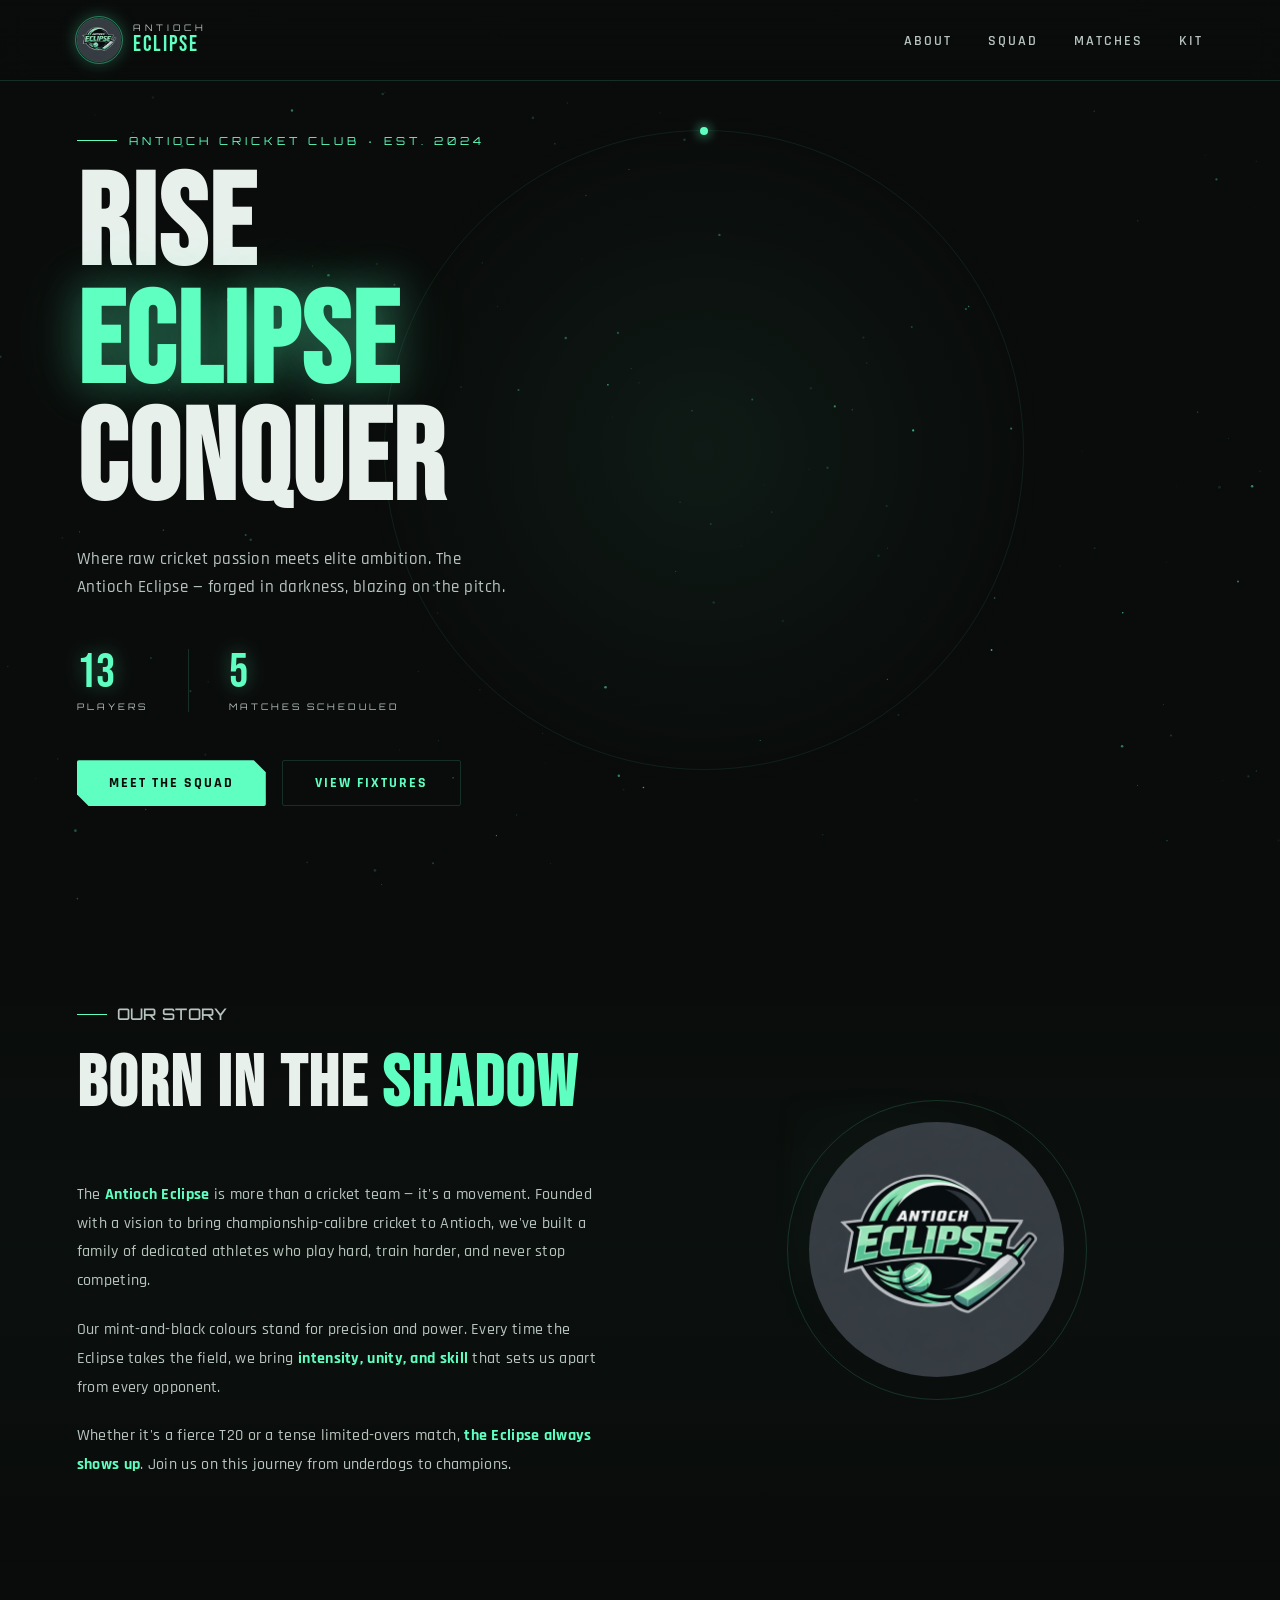
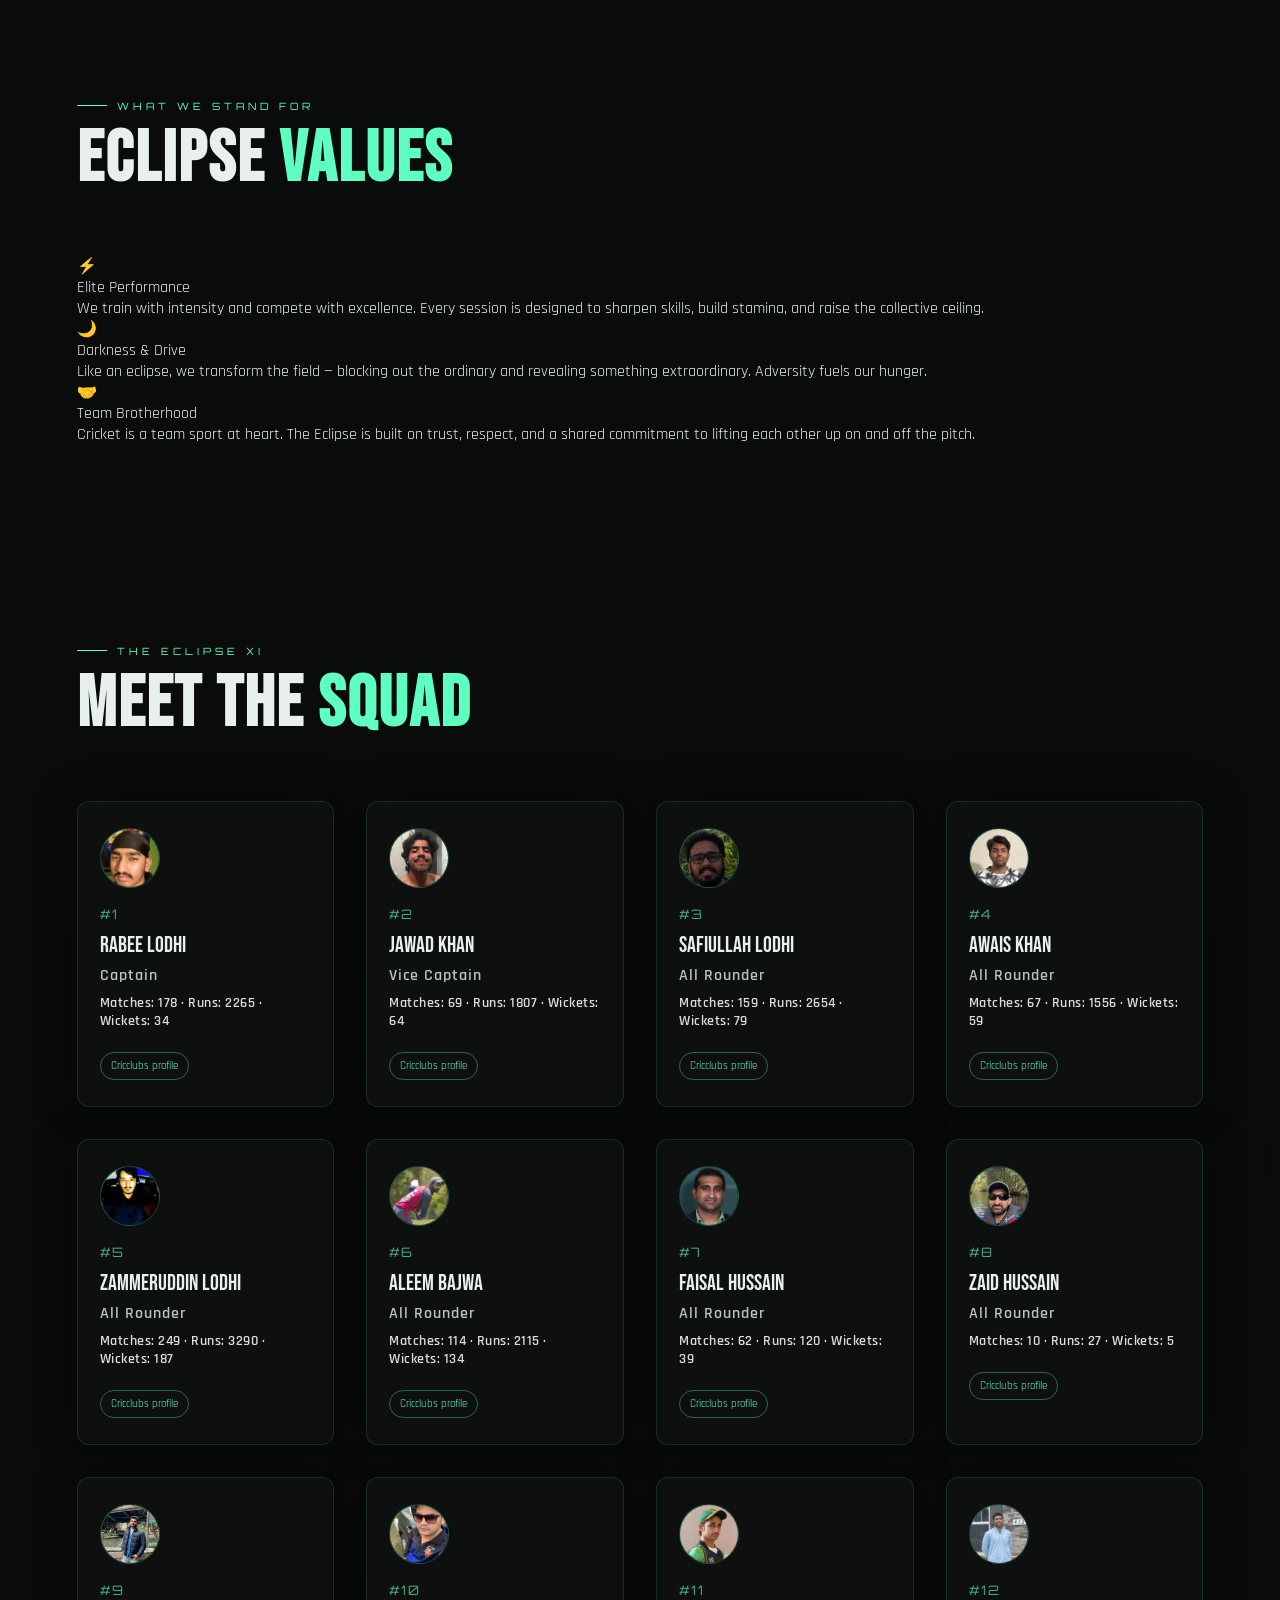
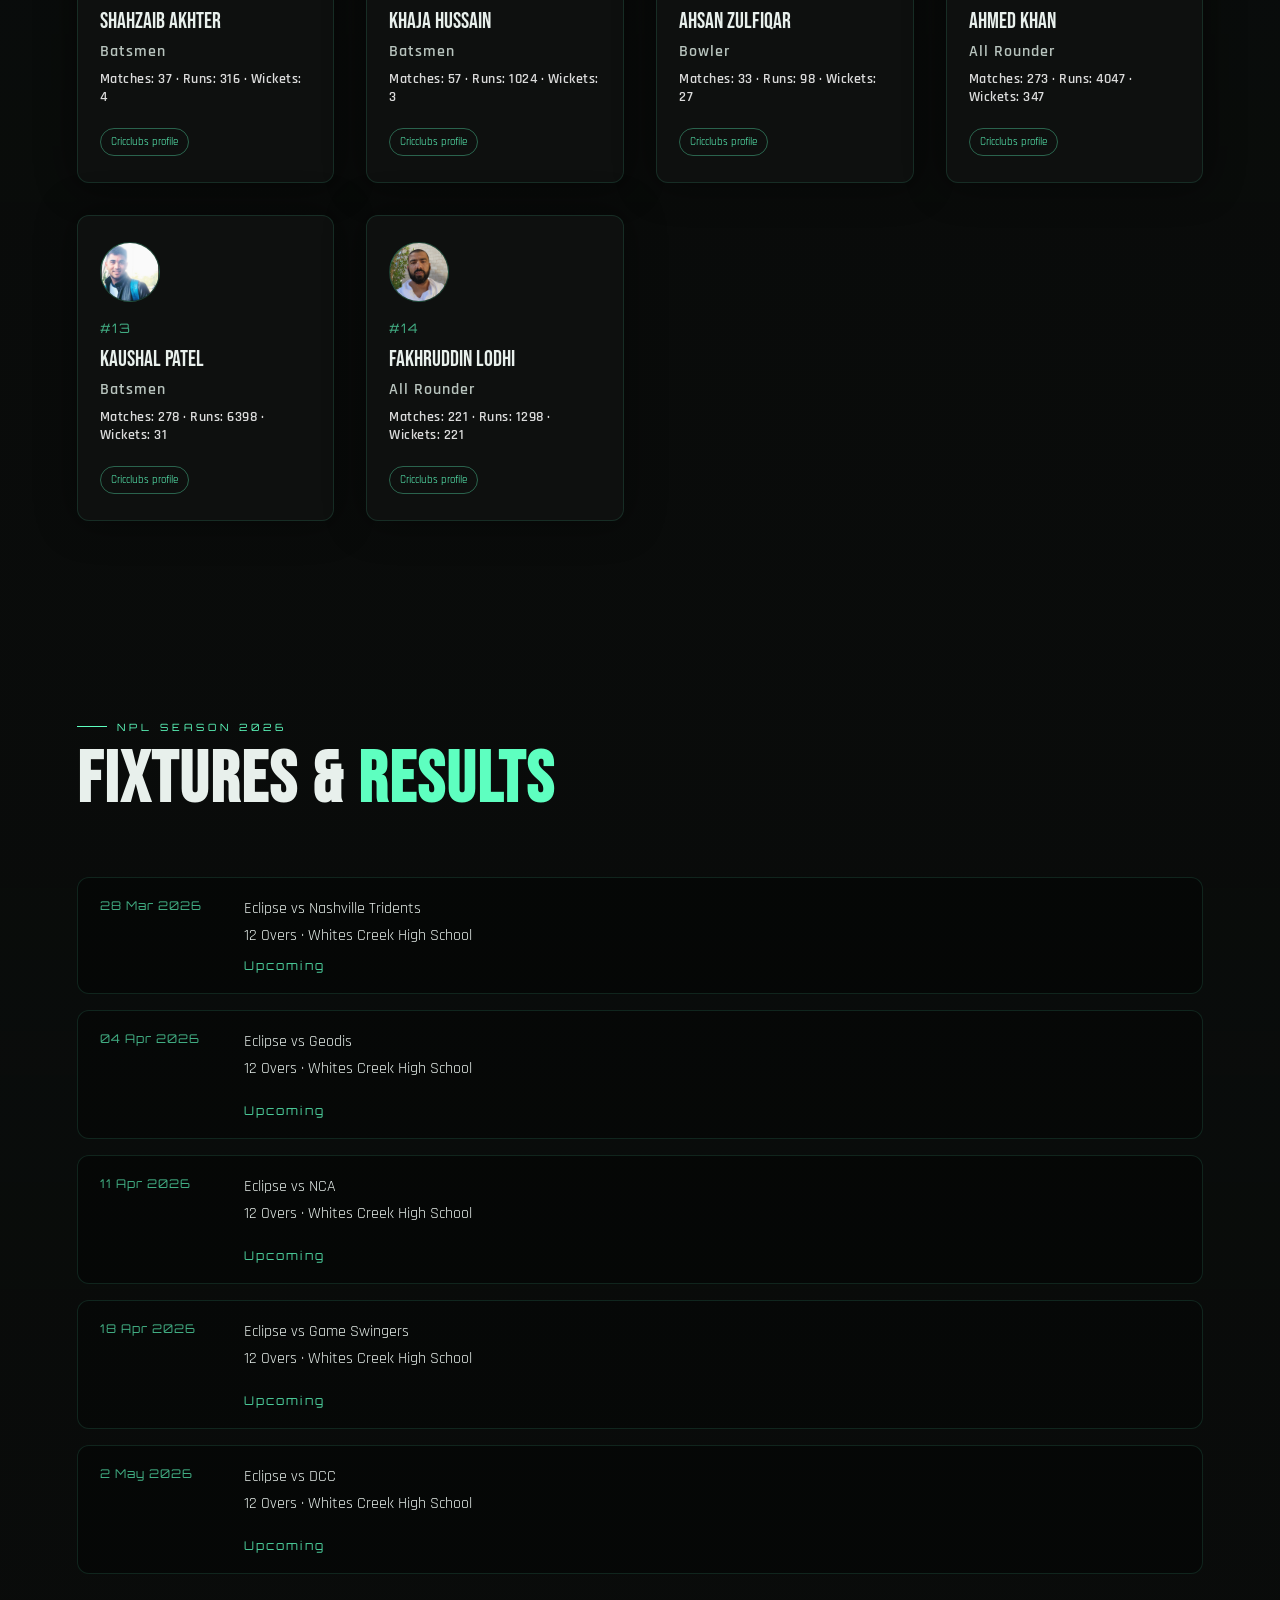
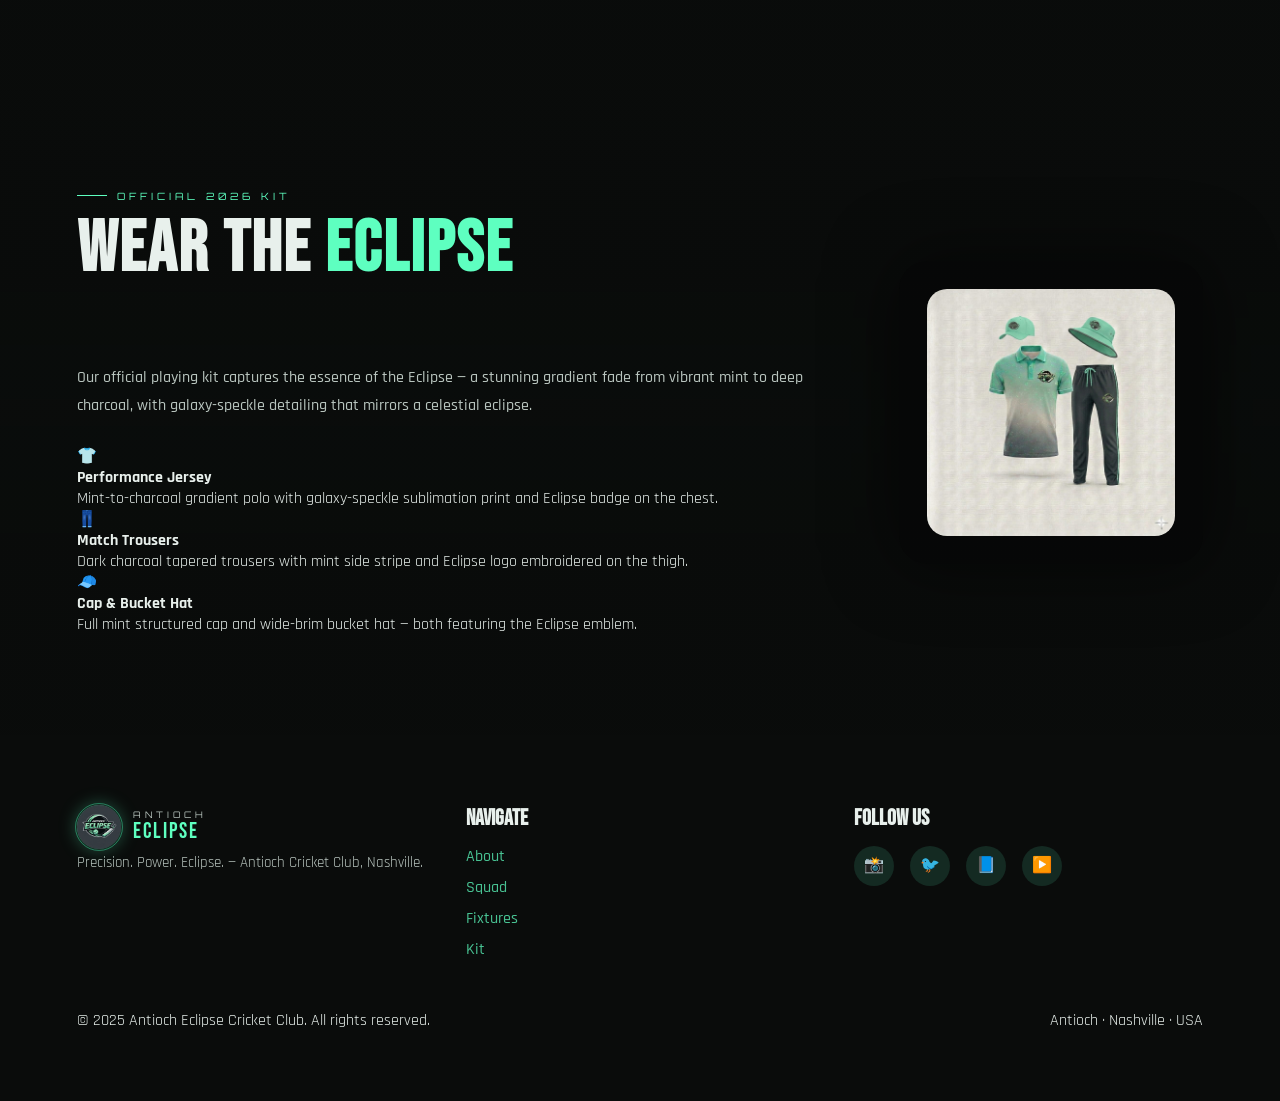
==== index.html @ 0b595b30 "change name" ====
<!doctype html>
<html lang="en">
  <head>
    <meta charset="UTF-8" />
    <meta name="viewport" content="width=device-width, initial-scale=1.0" />
    <title>Antioch Eclipse Cricket Club</title>
    <link
      href="https://fonts.googleapis.com/css2?family=Bebas+Neue&family=Rajdhani:wght@400;500;600;700&family=Orbitron:wght@400;700;900&display=swap"
      rel="stylesheet"
    />
    <link rel="stylesheet" href="antioch-eclipse.css" />
  </head>
  <body>
    <canvas id="stars-canvas"></canvas>

    <!-- NAV -->
    <nav>
      <a href="#hero" class="nav-logo">
        <div class="nav-logo-icon">
          <img src="images/Logo.jpeg" alt="Antioch Eclipse Logo" />
        </div>
        <div class="nav-logo-text">
          <span>Antioch</span>
          <span>Eclipse</span>
        </div>
      </a>
      <ul class="nav-links">
        <li><a href="#about">About</a></li>
        <li><a href="#squad">Squad</a></li>
        <li><a href="#matches">Matches</a></li>
        <li><a href="#kit">Kit</a></li>
      </ul>
      <button class="hamburger" id="hamburger" aria-label="Menu">
        <span></span><span></span><span></span>
      </button>
    </nav>

    <!-- MOBILE MENU -->
    <div class="mobile-menu" id="mobile-menu">
      <button class="mobile-close" id="mobile-close">✕</button>
      <a href="#about" class="mobile-nav-link">About</a>
      <a href="#squad" class="mobile-nav-link">Squad</a>
      <a href="#matches" class="mobile-nav-link">Matches</a>
      <a href="#kit" class="mobile-nav-link">Kit</a>
    </div>

    <!-- HERO -->
    <section id="hero">
      <div class="hero-bg-circle"></div>
      <div class="hero-bg-ring"></div>
      <div class="hero-content">
        <div class="hero-eyebrow">
          <div class="hero-eyebrow-line"></div>
          <span>Antioch Cricket Club · Est. 2024</span>
        </div>
        <h1 class="hero-title">
          RISE<br />
          <span class="accent">ECLIPSE</span><br />
          CONQUER
        </h1>
        <p class="hero-subtitle">
          Where raw cricket passion meets elite ambition. The Antioch Eclipse —
          forged in darkness, blazing on the pitch.
        </p>
        <div class="hero-stats">
          <div class="stat-item">
            <span class="stat-num" data-count="13">0</span>
            <span class="stat-label">Players</span>
          </div>
          <div class="stat-divider"></div>
          <div class="stat-item">
            <span class="stat-num" data-count="5">0</span>
            <span class="stat-label">Matches Scheduled</span>
          </div>
        </div>
        <div class="hero-ctas">
          <a href="#squad" class="btn-primary">Meet the Squad</a>
          <a href="#matches" class="btn-secondary">View Fixtures</a>
        </div>
      </div>
    </section>

    <!-- ABOUT -->
    <section id="about">
      <div class="about-grid">
        <div class="about-text reveal">
          <div class="section-header">
            <p class="section-tag">Our Story</p>
            <h2 class="section-title">
              Born in the <span class="accent">Shadow</span>
            </h2>
          </div>
          <p>
            The <strong>Antioch Eclipse</strong> is more than a cricket team —
            it's a movement. Founded with a vision to bring championship-calibre
            cricket to Antioch, we've built a family of dedicated athletes who
            play hard, train harder, and never stop competing.
          </p>
          <p>
            Our mint-and-black colours stand for precision and power. Every time
            the Eclipse takes the field, we bring
            <strong>intensity, unity, and skill</strong> that sets us apart from
            every opponent.
          </p>
          <p>
            Whether it's a fierce T20 or a tense limited-overs match,
            <strong>the Eclipse always shows up</strong>. Join us on this
            journey from underdogs to champions.
          </p>
        </div>
        <div class="about-logo-showcase reveal">
          <div class="logo-glow-wrap">
            <img src="images/Logo.jpeg" alt="Antioch Eclipse Logo" />
          </div>
        </div>
      </div>
    </section>

    <!-- FEATURES -->
    <section id="features">
      <div class="section-header reveal">
        <p class="section-tag">What We Stand For</p>
        <h2 class="section-title">
          Eclipse <span class="accent">Values</span>
        </h2>
      </div>
      <div class="features-grid">
        <div class="feature-card reveal">
          <span class="feature-icon">⚡</span>
          <div class="feature-title">Elite Performance</div>
          <p class="feature-desc">
            We train with intensity and compete with excellence. Every session
            is designed to sharpen skills, build stamina, and raise the
            collective ceiling.
          </p>
        </div>
        <div class="feature-card reveal">
          <span class="feature-icon">🌙</span>
          <div class="feature-title">Darkness & Drive</div>
          <p class="feature-desc">
            Like an eclipse, we transform the field — blocking out the ordinary
            and revealing something extraordinary. Adversity fuels our hunger.
          </p>
        </div>
        <div class="feature-card reveal">
          <span class="feature-icon">🤝</span>
          <div class="feature-title">Team Brotherhood</div>
          <p class="feature-desc">
            Cricket is a team sport at heart. The Eclipse is built on trust,
            respect, and a shared commitment to lifting each other up on and off
            the pitch.
          </p>
        </div>
      </div>
    </section>

    <!-- SQUAD -->
    <section id="squad">
      <div class="section-header reveal">
        <p class="section-tag">The Eclipse XI</p>
        <h2 class="section-title">
          Meet the <span class="accent">Squad</span>
        </h2>
      </div>
      <div class="squad-grid" id="squad-grid">
        <!-- Cards inserted by JS -->
      </div>
    </section>

    <!-- MATCHES -->
    <section id="matches">
      <div class="section-header reveal">
        <p class="section-tag">NPL Season 2026</p>
        <h2 class="section-title">
          Fixtures &amp; <span class="accent">Results</span>
        </h2>
      </div>
      <div class="matches-list reveal">
        <div class="match-row">
          <div class="match-date">
            <span class="match-date-day">28 </span
            ><span class="match-date-month">Mar 2026</span>
          </div>
          <div class="match-info">
            <div class="match-vs">
              Eclipse vs <span>Nashville Tridents</span>
            </div>
            <div class="match-detail">12 Overs · Whites Creek High School</div>
            <div class="match-score"></div>
            <div class="match-result">
              <span class="result-upcoming">Upcoming</span>
            </div>
          </div>
        </div>
        <div class="match-row">
          <div class="match-date">
            <span class="match-date-day">04 </span
            ><span class="match-date-month">Apr 2026</span>
          </div>
          <div class="match-info">
            <div class="match-vs">Eclipse vs <span>Geodis</span></div>
            <div class="match-detail">12 Overs · Whites Creek High School</div>
          </div>
          <div class="match-score"></div>
          <div class="match-result">
            <span class="result-upcoming">Upcoming</span>
          </div>
        </div>
        <div class="match-row">
          <div class="match-date">
            <span class="match-date-day">11 </span
            ><span class="match-date-month">Apr 2026</span>
          </div>
          <div class="match-info">
            <div class="match-vs">Eclipse vs <span>NCA</span></div>
            <div class="match-detail">12 Overs · Whites Creek High School</div>
          </div>
          <div class="match-score"></div>
          <div class="match-result">
            <span class="result-upcoming">Upcoming</span>
          </div>
        </div>
        <div class="match-row">
          <div class="match-date">
            <span class="match-date-day">18 </span
            ><span class="match-date-month">Apr 2026</span>
          </div>
          <div class="match-info">
            <div class="match-vs">Eclipse vs <span>Game Swingers</span></div>
            <div class="match-detail">12 Overs · Whites Creek High School</div>
          </div>
          <div class="match-score"></div>
          <div class="match-result">
            <span class="result-upcoming">Upcoming</span>
          </div>
        </div>
        <div class="match-row">
          <div class="match-date">
            <span class="match-date-day">2 </span
            ><span class="match-date-month">May 2026</span>
          </div>
          <div class="match-info">
            <div class="match-vs">Eclipse vs <span>DCC</span></div>
            <div class="match-detail">12 Overs · Whites Creek High School</div>
          </div>
          <div class="match-score"></div>
          <div class="match-result">
            <span class="result-upcoming">Upcoming</span>
          </div>
        </div>
      </div>
    </section>

    <!-- KIT -->
    <section id="kit">
      <div class="kit-layout">
        <div class="kit-details reveal">
          <div class="section-header">
            <p class="section-tag">Official 2026 Kit</p>
            <h2 class="section-title">
              Wear the <span class="accent">Eclipse</span>
            </h2>
          </div>
          <p
            style="
              color: var(--silver);
              font-size: 16px;
              font-weight: 500;
              line-height: 1.75;
              margin-bottom: 8px;
            "
          >
            Our official playing kit captures the essence of the Eclipse — a
            stunning gradient fade from vibrant mint to deep charcoal, with
            galaxy-speckle detailing that mirrors a celestial eclipse.
          </p>
          <div class="kit-features">
            <div class="kit-feature">
              <span class="kit-feature-icon">👕</span>
              <div class="kit-feature-text">
                <h4>Performance Jersey</h4>
                <p>
                  Mint-to-charcoal gradient polo with galaxy-speckle sublimation
                  print and Eclipse badge on the chest.
                </p>
              </div>
            </div>
            <div class="kit-feature">
              <span class="kit-feature-icon">👖</span>
              <div class="kit-feature-text">
                <h4>Match Trousers</h4>
                <p>
                  Dark charcoal tapered trousers with mint side stripe and
                  Eclipse logo embroidered on the thigh.
                </p>
              </div>
            </div>
            <div class="kit-feature">
              <span class="kit-feature-icon">🧢</span>
              <div class="kit-feature-text">
                <h4>Cap &amp; Bucket Hat</h4>
                <p>
                  Full mint structured cap and wide-brim bucket hat — both
                  featuring the Eclipse emblem.
                </p>
              </div>
            </div>
          </div>
        </div>

        <div class="kit-image reveal">
          <img src="images/kit.jpeg" alt="Antioch Eclipse Official Kit" />
        </div>
      </div>
    </section>

    <!-- FOOTER -->
    <footer>
      <div class="footer-top">
        <div class="footer-col footer-brand">
          <a href="#hero" class="nav-logo" style="text-decoration: none">
            <div class="nav-logo-icon">
              <img src="images/Logo.jpeg" alt="Antioch Eclipse Logo" />
            </div>
            <div class="nav-logo-text">
              <span>Antioch</span>
              <span>Eclipse</span>
            </div>
          </a>
          <p>Precision. Power. Eclipse. — Antioch Cricket Club, Nashville.</p>
        </div>
        <div class="footer-col">
          <h4>Navigate</h4>
          <ul class="footer-links">
            <li><a href="#about">About</a></li>
            <li><a href="#squad">Squad</a></li>
            <li><a href="#matches">Fixtures</a></li>
            <li><a href="#kit">Kit</a></li>
          </ul>
        </div>
        <div class="footer-col footer-social">
          <h4>Follow Us</h4>
          <div class="social-icons">
            <a href="#" class="social-icon" aria-label="Instagram">📸</a>
            <a href="#" class="social-icon" aria-label="Twitter">🐦</a>
            <a href="#" class="social-icon" aria-label="Facebook">📘</a>
            <a href="#" class="social-icon" aria-label="YouTube">▶️</a>
          </div>
        </div>
      </div>
      <div class="footer-bottom">
        <span>© 2025 Antioch Eclipse Cricket Club. All rights reserved.</span>
        <span>Antioch · Nashville · USA</span>
      </div>
    </footer>

    <script src="antioch-eclipse.js"></script>
  </body>
</html>
---- antioch-eclipse.css ----
:root {
  --mint: #5effc0;
  --mint-dim: #3dd49a;
  --mint-glow: rgba(94, 255, 192, 0.35);
  --mint-faint: rgba(94, 255, 192, 0.08);
  --black: #0a0c0b;
  --dark: #111412;
  --card: #141916;
  --border: rgba(94, 255, 192, 0.15);
  --silver: #b8c4be;
  --white: #e8f0ec;
}

*,
*::before,
*::after {
  box-sizing: border-box;
  margin: 0;
  padding: 0;
}

html {
  scroll-behavior: smooth;
}

body {
  background: var(--black);
  color: var(--white);
  font-family: "Rajdhani", sans-serif;
  overflow-x: hidden;
}

/* ── STARFIELD ── */
#stars-canvas {
  position: fixed;
  inset: 0;
  z-index: 0;
  pointer-events: none;
}

/* ── NAV ── */
nav {
  position: fixed;
  top: 0;
  left: 0;
  right: 0;
  z-index: 100;
  display: flex;
  align-items: center;
  justify-content: space-between;
  padding: 18px 6vw;
  background: linear-gradient(
    180deg,
    rgba(10, 12, 11, 0.98) 0%,
    transparent 100%
  );
  border-bottom: 1px solid var(--border);
  backdrop-filter: blur(12px);
}

.nav-logo {
  display: flex;
  align-items: center;
  gap: 12px;
  text-decoration: none;
}

.nav-logo-icon {
  width: 44px;
  height: 44px;
  background: radial-gradient(circle at 40% 40%, var(--mint), #1a3d2e);
  border-radius: 50%;
  display: flex;
  align-items: center;
  justify-content: center;
  font-size: 22px;
  box-shadow: 0 0 18px var(--mint-glow);
  position: relative;
}
.nav-logo-icon img {
  width: 100%;
  height: 100%;
  object-fit: contain;
  border-radius: 50%;
}
.nav-logo-icon::after {
  content: "";
  position: absolute;
  inset: -2px;
  border-radius: 50%;
  border: 1.5px solid var(--mint-dim);
  opacity: 0.5;
}

.nav-logo-text {
  line-height: 1.1;
}
.nav-logo-text span:first-child {
  display: block;
  font-family: "Orbitron", monospace;
  font-size: 9px;
  letter-spacing: 4px;
  color: var(--silver);
  text-transform: uppercase;
}
.nav-logo-text span:last-child {
  display: block;
  font-family: "Bebas Neue", sans-serif;
  font-size: 22px;
  letter-spacing: 2px;
  color: var(--mint);
}

.nav-links {
  display: flex;
  gap: 36px;
  list-style: none;
}
.nav-links a {
  text-decoration: none;
  font-family: "Rajdhani", sans-serif;
  font-weight: 600;
  font-size: 14px;
  letter-spacing: 2px;
  text-transform: uppercase;
  color: var(--silver);
  transition: color 0.25s;
  position: relative;
}
.nav-links a::after {
  content: "";
  position: absolute;
  bottom: -4px;
  left: 0;
  width: 0;
  height: 1px;
  background: var(--mint);
  transition: width 0.3s;
}
.nav-links a:hover {
  color: var(--mint);
}
.nav-links a:hover::after {
  width: 100%;
}

.nav-cta {
  background: transparent;
  border: 1.5px solid var(--mint);
  color: var(--mint) !important;
  padding: 8px 20px;
  border-radius: 2px;
  font-weight: 700 !important;
  transition:
    background 0.25s,
    box-shadow 0.25s !important;
}
.nav-cta:hover {
  background: var(--mint-faint) !important;
  box-shadow: 0 0 20px var(--mint-glow) !important;
}
.nav-cta::after {
  display: none !important;
}

/* Hamburger */
.hamburger {
  display: none;
  flex-direction: column;
  gap: 5px;
  cursor: pointer;
  background: none;
  border: none;
  padding: 4px;
}
.hamburger span {
  display: block;
  width: 26px;
  height: 2px;
  background: var(--mint);
  border-radius: 2px;
  transition: all 0.3s;
}

/* ── HERO ── */
#hero {
  position: relative;
  z-index: 1;
  min-height: 100vh;
  display: flex;
  align-items: center;
  padding: 120px 6vw 80px;
  overflow: hidden;
}

.hero-bg-circle {
  position: absolute;
  top: 50%;
  left: 55%;
  transform: translate(-50%, -50%);
  width: min(70vw, 700px);
  aspect-ratio: 1;
  background: radial-gradient(
    circle,
    rgba(94, 255, 192, 0.06) 0%,
    transparent 70%
  );
  border-radius: 50%;
  pointer-events: none;
}
.hero-bg-ring {
  position: absolute;
  top: 50%;
  left: 55%;
  transform: translate(-50%, -50%);
  width: min(65vw, 640px);
  aspect-ratio: 1;
  border: 1px solid rgba(94, 255, 192, 0.08);
  border-radius: 50%;
  animation: rotate 40s linear infinite;
  pointer-events: none;
}
.hero-bg-ring::before {
  content: "";
  position: absolute;
  top: -4px;
  left: 50%;
  width: 8px;
  height: 8px;
  background: var(--mint);
  border-radius: 50%;
  box-shadow: 0 0 12px var(--mint);
  transform: translateX(-50%);
}

@keyframes rotate {
  to {
    transform: translate(-50%, -50%) rotate(360deg);
  }
}

.hero-content {
  position: relative;
  z-index: 2;
  max-width: 620px;
}

.hero-eyebrow {
  display: flex;
  align-items: center;
  gap: 12px;
  margin-bottom: 20px;
}
.hero-eyebrow-line {
  width: 40px;
  height: 1px;
  background: var(--mint);
}
.hero-eyebrow span {
  font-family: "Orbitron", monospace;
  font-size: 11px;
  letter-spacing: 4px;
  color: var(--mint);
  text-transform: uppercase;
}

.hero-title {
  font-family: "Bebas Neue", sans-serif;
  font-size: clamp(64px, 10vw, 130px);
  line-height: 0.92;
  letter-spacing: 2px;
  color: var(--white);
}
.hero-title .accent {
  color: var(--mint);
  text-shadow:
    0 0 40px var(--mint-glow),
    0 0 80px rgba(94, 255, 192, 0.2);
}

.hero-subtitle {
  margin-top: 24px;
  font-size: 17px;
  font-weight: 500;
  color: var(--silver);
  line-height: 1.65;
  max-width: 440px;
  letter-spacing: 0.5px;
}

.hero-stats {
  display: flex;
  gap: 40px;
  margin-top: 48px;
}
.stat-item {
  display: flex;
  flex-direction: column;
  gap: 4px;
}
.stat-num {
  font-family: "Bebas Neue", sans-serif;
  font-size: 48px;
  color: var(--mint);
  line-height: 1;
  text-shadow: 0 0 20px var(--mint-glow);
}
.stat-label {
  font-family: "Orbitron", monospace;
  font-size: 9px;
  letter-spacing: 3px;
  color: var(--silver);
  text-transform: uppercase;
}
.stat-divider {
  width: 1px;
  background: var(--border);
  align-self: stretch;
}

.hero-ctas {
  display: flex;
  gap: 16px;
  margin-top: 48px;
  flex-wrap: wrap;
}

.btn-primary {
  background: var(--mint);
  color: var(--black);
  font-family: "Rajdhani", sans-serif;
  font-weight: 700;
  font-size: 14px;
  letter-spacing: 2px;
  text-transform: uppercase;
  padding: 14px 32px;
  border: none;
  border-radius: 2px;
  cursor: pointer;
  text-decoration: none;
  display: inline-block;
  transition:
    box-shadow 0.3s,
    transform 0.2s;
  clip-path: polygon(
    0 0,
    calc(100% - 12px) 0,
    100% 12px,
    100% 100%,
    12px 100%,
    0 calc(100% - 12px)
  );
}
.btn-primary:hover {
  box-shadow: 0 0 30px var(--mint-glow);
  transform: translateY(-2px);
}

.btn-secondary {
  background: transparent;
  color: var(--mint);
  font-family: "Rajdhani", sans-serif;
  font-weight: 700;
  font-size: 14px;
  letter-spacing: 2px;
  text-transform: uppercase;
  padding: 13px 32px;
  border: 1.5px solid var(--border);
  border-radius: 2px;
  cursor: pointer;
  text-decoration: none;
  display: inline-block;
  transition:
    border-color 0.3s,
    box-shadow 0.3s;
}
.btn-secondary:hover {
  border-color: var(--mint);
  box-shadow: 0 0 20px var(--mint-glow);
}

/* ── SECTION COMMON ── */
section {
  position: relative;
  z-index: 1;
  padding: 100px 6vw;
}

.section-header {
  margin-bottom: 60px;
}
.section-tag {
  font-family: "Orbitron", monospace;
  font-size: 10px;
  letter-spacing: 4px;
  color: var(--mint);
  text-transform: uppercase;
  display: flex;
  align-items: center;
  gap: 10px;
  margin-bottom: 12px;
}
.section-tag::before {
  content: "";
  display: block;
  width: 30px;
  height: 1px;
  background: var(--mint);
}
.section-title {
  font-family: "Bebas Neue", sans-serif;
  font-size: clamp(40px, 6vw, 72px);
  letter-spacing: 2px;
  color: var(--white);
  line-height: 1;
}
.section-title .accent {
  color: var(--mint);
}

/* ── ABOUT ── */
#about {
  background: linear-gradient(
    180deg,
    transparent 0%,
    rgba(94, 255, 192, 0.02) 50%,
    transparent 100%
  );
}
.about-grid {
  display: grid;
  grid-template-columns: 1fr 1fr;
  gap: 60px;
  align-items: center;
}
.about-text p {
  font-size: 16px;
  font-weight: 500;
  color: var(--silver);
  line-height: 1.8;
  margin-bottom: 20px;
  letter-spacing: 0.3px;
}
.about-text p strong {
  color: var(--mint);
  font-weight: 700;
}

.about-logo-showcase {
  display: flex;
  justify-content: center;
  align-items: center;
  position: relative;
}
.logo-glow-wrap {
  position: relative;
  width: 300px;
  height: 300px;
  display: flex;
  align-items: center;
  justify-content: center;
}
.logo-glow-wrap::before {
  content: "";
  position: absolute;
  inset: 0;
  background: radial-gradient(
    circle at 30% 30%,
    rgba(94, 255, 192, 0.03),
    transparent 55%
  );
  filter: blur(10px);
  z-index: 0;
}
.logo-glow-wrap::after {
  content: "";
  position: absolute;
  inset: 0;
  border-radius: 50%;
  border: 1px solid rgba(94, 255, 192, 0.15);
  z-index: 0;
}
.logo-glow-wrap img {
  width: 85%;
  height: 85%;
  object-fit: contain;
  border-radius: 50%;
  position: relative;
  z-index: 1;
}

.logo-plate {
  position: relative;
  width: 210px;
  height: 210px;
  border-radius: 50%;
  background: radial-gradient(
    circle at 20% 20%,
    rgba(94, 255, 192, 0.25),
    rgba(0, 0, 0, 0.5)
  );
  display: flex;
  align-items: center;
  justify-content: center;
  box-shadow: 0 0 60px rgba(0, 0, 0, 0.45);
}

/* ── SQUAD ── */
#squad {
  background: linear-gradient(
    180deg,
    rgba(10, 12, 11, 0.95) 0%,
    rgba(10, 12, 11, 0.9) 60%,
    rgba(10, 12, 11, 0.95) 100%
  );
}
.squad-grid {
  display: grid;
  grid-template-columns: repeat(4, 1fr);
  gap: 32px;
}
.player-card {
  background: rgba(16, 18, 17, 0.85);
  border: 1px solid rgba(94, 255, 192, 0.12);
  border-radius: 12px;
  padding: 26px 22px;
  position: relative;
  overflow: hidden;
  box-shadow: 0 0 40px rgba(0, 0, 0, 0.45);
  transition:
    transform 0.3s,
    box-shadow 0.3s;
}
.player-card:hover {
  transform: translateY(-6px);
  box-shadow: 0 0 60px rgba(0, 0, 0, 0.6);
}
.player-avatar {
  width: 60px;
  height: 60px;
  border-radius: 50%;
  display: flex;
  align-items: center;
  justify-content: center;
  font-size: 28px;
  background: radial-gradient(
    circle at 30% 30%,
    rgba(94, 255, 192, 0.28),
    rgba(0, 0, 0, 0.25)
  );
  border: 1px solid rgba(94, 255, 192, 0.15);
  margin-bottom: 18px;
  overflow: hidden;
}
.player-avatar img {
  width: 100%;
  height: 100%;
  object-fit: cover;
}
.player-number {
  font-family: "Orbitron", monospace;
  letter-spacing: 2px;
  color: rgba(94, 255, 192, 0.65);
  font-size: 13px;
  margin-bottom: 10px;
}
.player-name {
  font-family: "Bebas Neue", sans-serif;
  font-size: 22px;
  color: var(--white);
  margin-bottom: 6px;
}
.player-role {
  font-family: "Rajdhani", sans-serif;
  font-weight: 600;
  letter-spacing: 1px;
  color: var(--silver);
  margin-bottom: 8px;
}
.player-stats {
  font-size: 14px;
  font-weight: 600;
  color: rgba(255, 255, 255, 0.85);
  letter-spacing: 0.5px;
  margin: 6px 0 12px;
}
.player-caption {
  font-size: 12px;
  color: rgba(255, 255, 255, 0.8);
  margin: 4px 0 10px;
  line-height: 1.4;
}

.player-link {
  display: inline-block;
  margin-top: 10px;
  font-size: 11px;
  color: var(--mint);
  border: 1px solid rgba(94, 255, 192, 0.35);
  padding: 6px 10px;
  border-radius: 999px;
  text-decoration: none;
  transition:
    background 0.2s,
    box-shadow 0.2s;
}
.player-link:hover {
  background: rgba(94, 255, 192, 0.08);
  box-shadow: 0 0 10px rgba(94, 255, 192, 0.25);
}

/* ── MATCHES ── */
#matches {
  background: linear-gradient(
    180deg,
    rgba(10, 12, 11, 0.95) 0%,
    rgba(10, 12, 11, 0.9) 40%,
    rgba(10, 12, 11, 0.95) 100%
  );
}
.match-row {
  display: grid;
  grid-template-columns: 120px 1fr;
  gap: 24px;
  padding: 20px 22px;
  border: 1px solid rgba(94, 255, 192, 0.12);
  border-radius: 12px;
  margin-bottom: 16px;
  background: rgba(0, 0, 0, 0.35);
}
.match-row:nth-child(even) {
  background: rgba(0, 0, 0, 0.25);
}
.match-info {
  display: flex;
  flex-direction: column;
  gap: 6px;
}
.match-date {
  font-family: "Orbitron", monospace;
  color: rgba(94, 255, 192, 0.68);
  letter-spacing: 1px;
  font-size: 12px;
}
.match-opp {
  font-family: "Bebas Neue", sans-serif;
  font-size: 20px;
  color: var(--white);
  letter-spacing: 1px;
}
.match-result {
  font-family: "Orbitron", monospace;
  color: rgba(94, 255, 192, 0.8);
  letter-spacing: 2px;
  font-size: 12px;
}
.match-score {
  font-family: "Rajdhani", sans-serif;
  font-weight: 700;
  color: rgba(94, 255, 192, 0.9);
  font-size: 18px;
}

/* ── KIT ── */
#kit {
  background: linear-gradient(
    180deg,
    rgba(10, 12, 11, 0.95) 0%,
    rgba(10, 12, 11, 0.9) 50%,
    rgba(10, 12, 11, 0.95) 100%
  );
}
.kit-layout {
  display: flex;
  grid-template-columns: 1fr 1fr;
  gap: 50px;
  align-items: center;
}
.kit-image {
  display: flex;
  justify-content: center;
  align-items: center;
  grid-column: 2;
  background: rgba(0, 0, 0, 0.35);
  border-radius: 28px;
  padding: 28px;
  box-shadow: 0 0 70px rgba(0, 0, 0, 0.55);
}
.kit-details {
  grid-column: 1;
}
@media (max-width: 900px) {
  .kit-layout {
    grid-template-columns: 1fr;
  }
  .kit-image,
  .kit-details {
    grid-column: 1;
  }
}
.kit-image img {
  max-width: 380px;
  width: 100%;
  height: auto;
  border-radius: 20px;
  box-shadow: 0 0 55px rgba(0, 0, 0, 0.45);
  mix-blend-mode: screen;
}
.kit-details {
  display: flex;
  flex-direction: column;
  gap: 18px;
}
.kit-item {
  display: flex;
  gap: 18px;
  align-items: center;
}
.kit-item span:first-child {
  font-family: "Bebas Neue", sans-serif;
  font-size: 24px;
  color: var(--mint);
}
.kit-item span:last-child {
  font-family: "Rajdhani", sans-serif;
  color: var(--silver);
  font-weight: 600;
}

/* ── JOIN US ── */
#join {
  background: linear-gradient(
    180deg,
    rgba(10, 12, 11, 0.95) 0%,
    rgba(10, 12, 11, 0.9) 25%,
    rgba(10, 12, 11, 0.95) 100%
  );
}
.join-layout {
  display: grid;
  grid-template-columns: 1fr 1fr;
  gap: 60px;
  align-items: start;
}
.join-text p {
  font-size: 16px;
  color: var(--silver);
  line-height: 1.8;
  margin-bottom: 20px;
}
.join-form {
  background: rgba(0, 0, 0, 0.4);
  border: 1px solid rgba(94, 255, 192, 0.12);
  padding: 32px;
  border-radius: 12px;
}
.form-row {
  display: grid;
  grid-template-columns: 1fr 1fr;
  gap: 20px;
  margin-bottom: 20px;
}
.form-row label {
  display: block;
  font-size: 14px;
  margin-bottom: 6px;
  letter-spacing: 0.8px;
}
.form-row input,
.form-row select,
.form-row textarea {
  width: 100%;
  padding: 12px 14px;
  border: 1px solid rgba(94, 255, 192, 0.15);
  border-radius: 8px;
  background: rgba(0, 0, 0, 0.25);
  color: var(--white);
  font-family: "Rajdhani", sans-serif;
}
.form-row textarea {
  resize: vertical;
  min-height: 120px;
}
.form-submit {
  display: flex;
  justify-content: flex-end;
}
#form-submit {
  background: var(--mint);
  border: none;
  padding: 14px 28px;
  border-radius: 6px;
  font-weight: 700;
  letter-spacing: 1px;
  cursor: pointer;
  box-shadow: 0 0 18px rgba(94, 255, 192, 0.4);
}

#form-success {
  display: none;
  padding: 26px;
  background: rgba(0, 0, 0, 0.3);
  border: 1px solid rgba(94, 255, 192, 0.12);
  border-radius: 12px;
}

/* ── FOOTER ── */
footer {
  padding: 70px 6vw;
  background: linear-gradient(
    180deg,
    rgba(10, 12, 11, 0.95) 0%,
    rgba(10, 12, 11, 0.88) 100%
  );
}
.footer-top {
  display: flex;
  justify-content: space-between;
  gap: 40px;
  flex-wrap: wrap;
}
.footer-col {
  flex: 1;
  min-width: 240px;
}
.footer-col h4 {
  font-family: "Bebas Neue", sans-serif;
  font-size: 22px;
  color: var(--white);
  margin-bottom: 14px;
}
.footer-col p {
  font-size: 15px;
  color: var(--silver);
  line-height: 1.8;
}
.footer-links {
  list-style: none;
  padding: 0;
  display: flex;
  flex-direction: column;
  gap: 10px;
}
.footer-links a {
  text-decoration: none;
  color: rgba(94, 255, 192, 0.75);
  font-weight: 500;
  transition: color 0.2s;
}
.footer-links a:hover {
  color: var(--mint);
}

.social-icons {
  display: flex;
  gap: 16px;
}
.social-icon {
  display: flex;
  align-items: center;
  justify-content: center;
  width: 40px;
  height: 40px;
  background: rgba(94, 255, 192, 0.12);
  border-radius: 50%;
  color: var(--mint);
  text-decoration: none;
  transition: background 0.3s;
}
.social-icon:hover {
  background: rgba(94, 255, 192, 0.2);
}

.footer-bottom {
  margin-top: 50px;
  display: flex;
  justify-content: space-between;
  flex-wrap: wrap;
  gap: 10px;
}

/* ── MOBILE MENU ── */
.mobile-menu {
  position: fixed;
  inset: 0;
  background: rgba(10, 12, 11, 0.98);
  display: flex;
  flex-direction: column;
  padding-top: 110px;
  align-items: center;
  gap: 28px;
  transform: translateY(-100%);
  transition: transform 0.35s ease;
  z-index: 200;
}
.mobile-menu.open {
  transform: translateY(0);
}
.mobile-menu a {
  font-family: "Rajdhani", sans-serif;
  font-weight: 700;
  font-size: 20px;
  letter-spacing: 2px;
  text-decoration: none;
  color: var(--white);
  transition: color 0.2s;
}
.mobile-menu a:hover {
  color: var(--mint);
}
.mobile-close {
  position: absolute;
  top: 24px;
  right: 6vw;
  background: none;
  border: none;
  color: var(--mint);
  font-size: 28px;
  cursor: pointer;
}

/* ── RESPONSIVE ── */
@media (max-width: 900px) {
  .nav-links {
    display: none;
  }
  .hamburger {
    display: flex;
  }
  .about-grid,
  .kit-layout {
    grid-template-columns: 1fr;
  }
  .squad-grid {
    grid-template-columns: repeat(2, 1fr);
  }
  .features-grid {
    grid-template-columns: 1fr;
  }
  .match-row {
    grid-template-columns: 80px 1fr;
    gap: 16px;
  }
  .match-result,
  .match-score {
    display: none;
  }
  .hero-stats {
    gap: 24px;
  }
  .footer-top {
    flex-direction: column;
  }
}
@media (max-width: 580px) {
  .squad-grid {
    grid-template-columns: 1fr 1fr;
  }
  .form-row {
    grid-template-columns: 1fr;
  }
  .hero-ctas {
    flex-direction: column;
  }
}
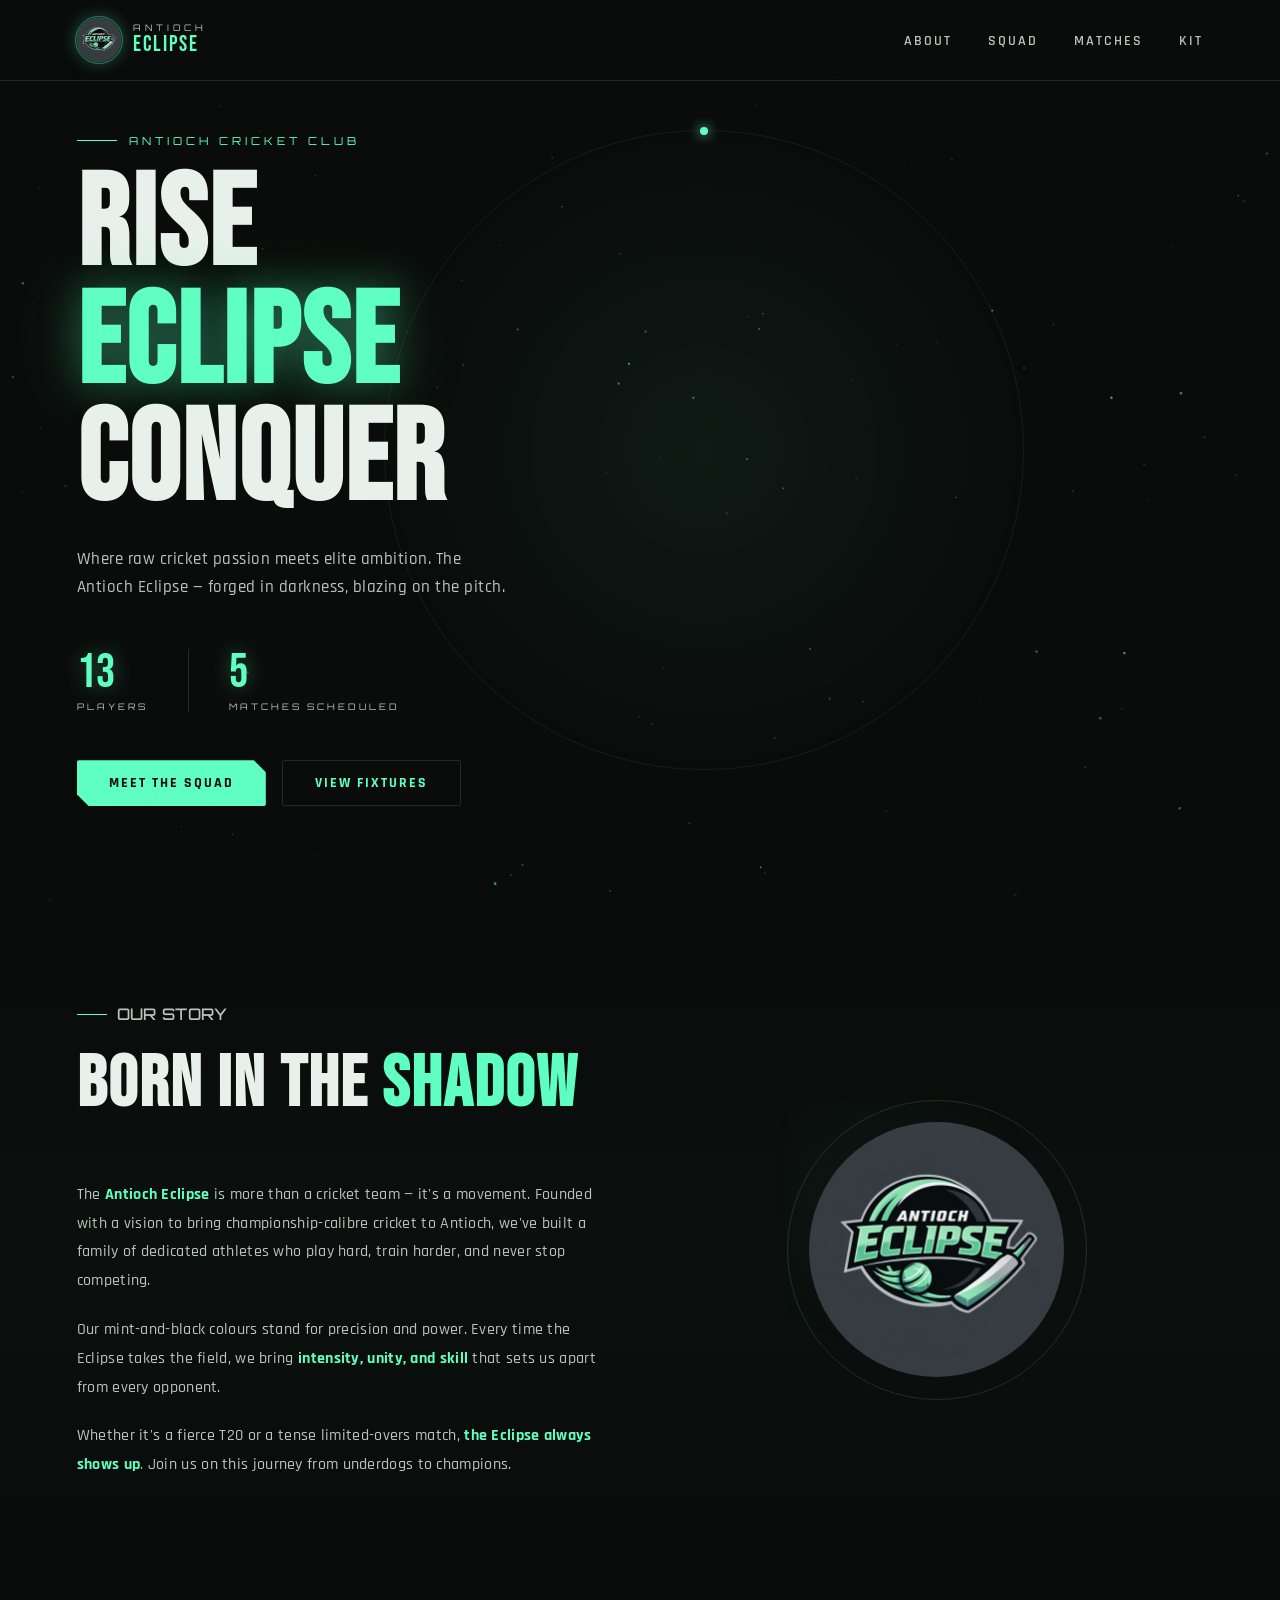
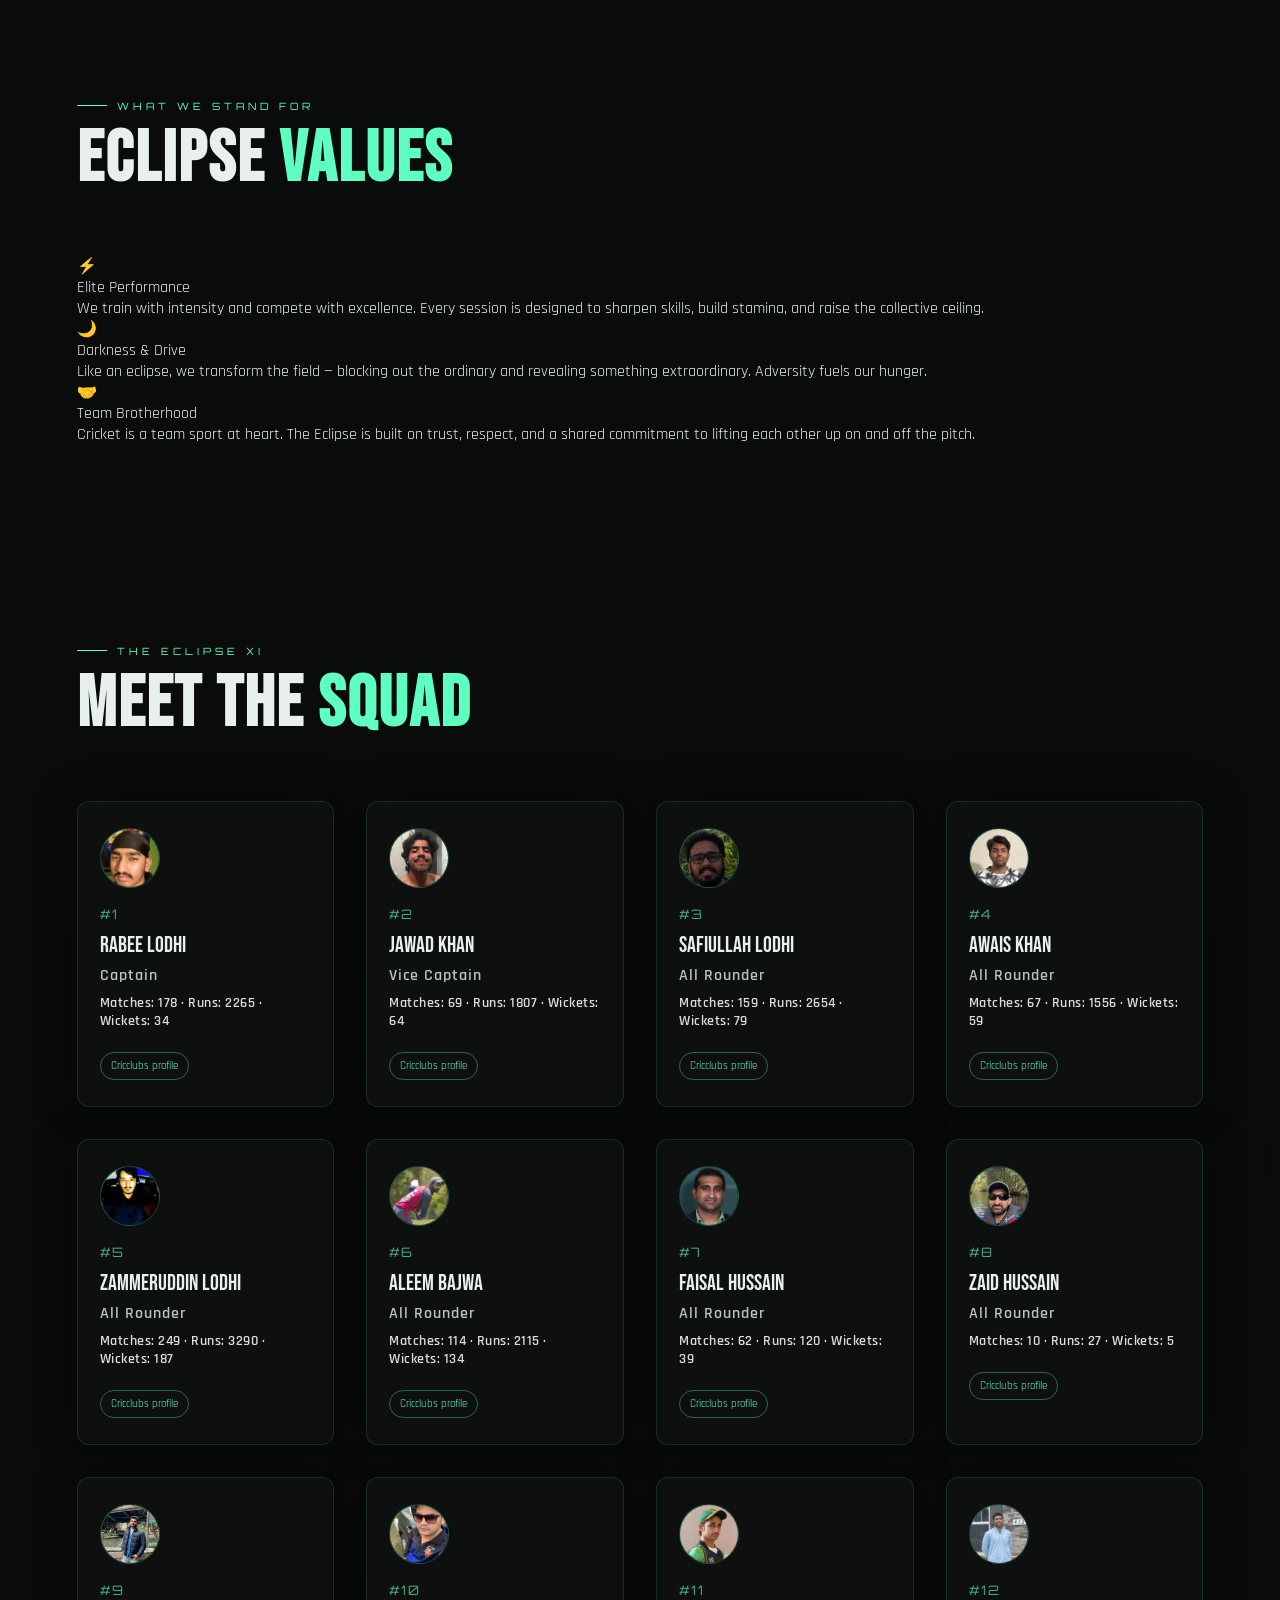
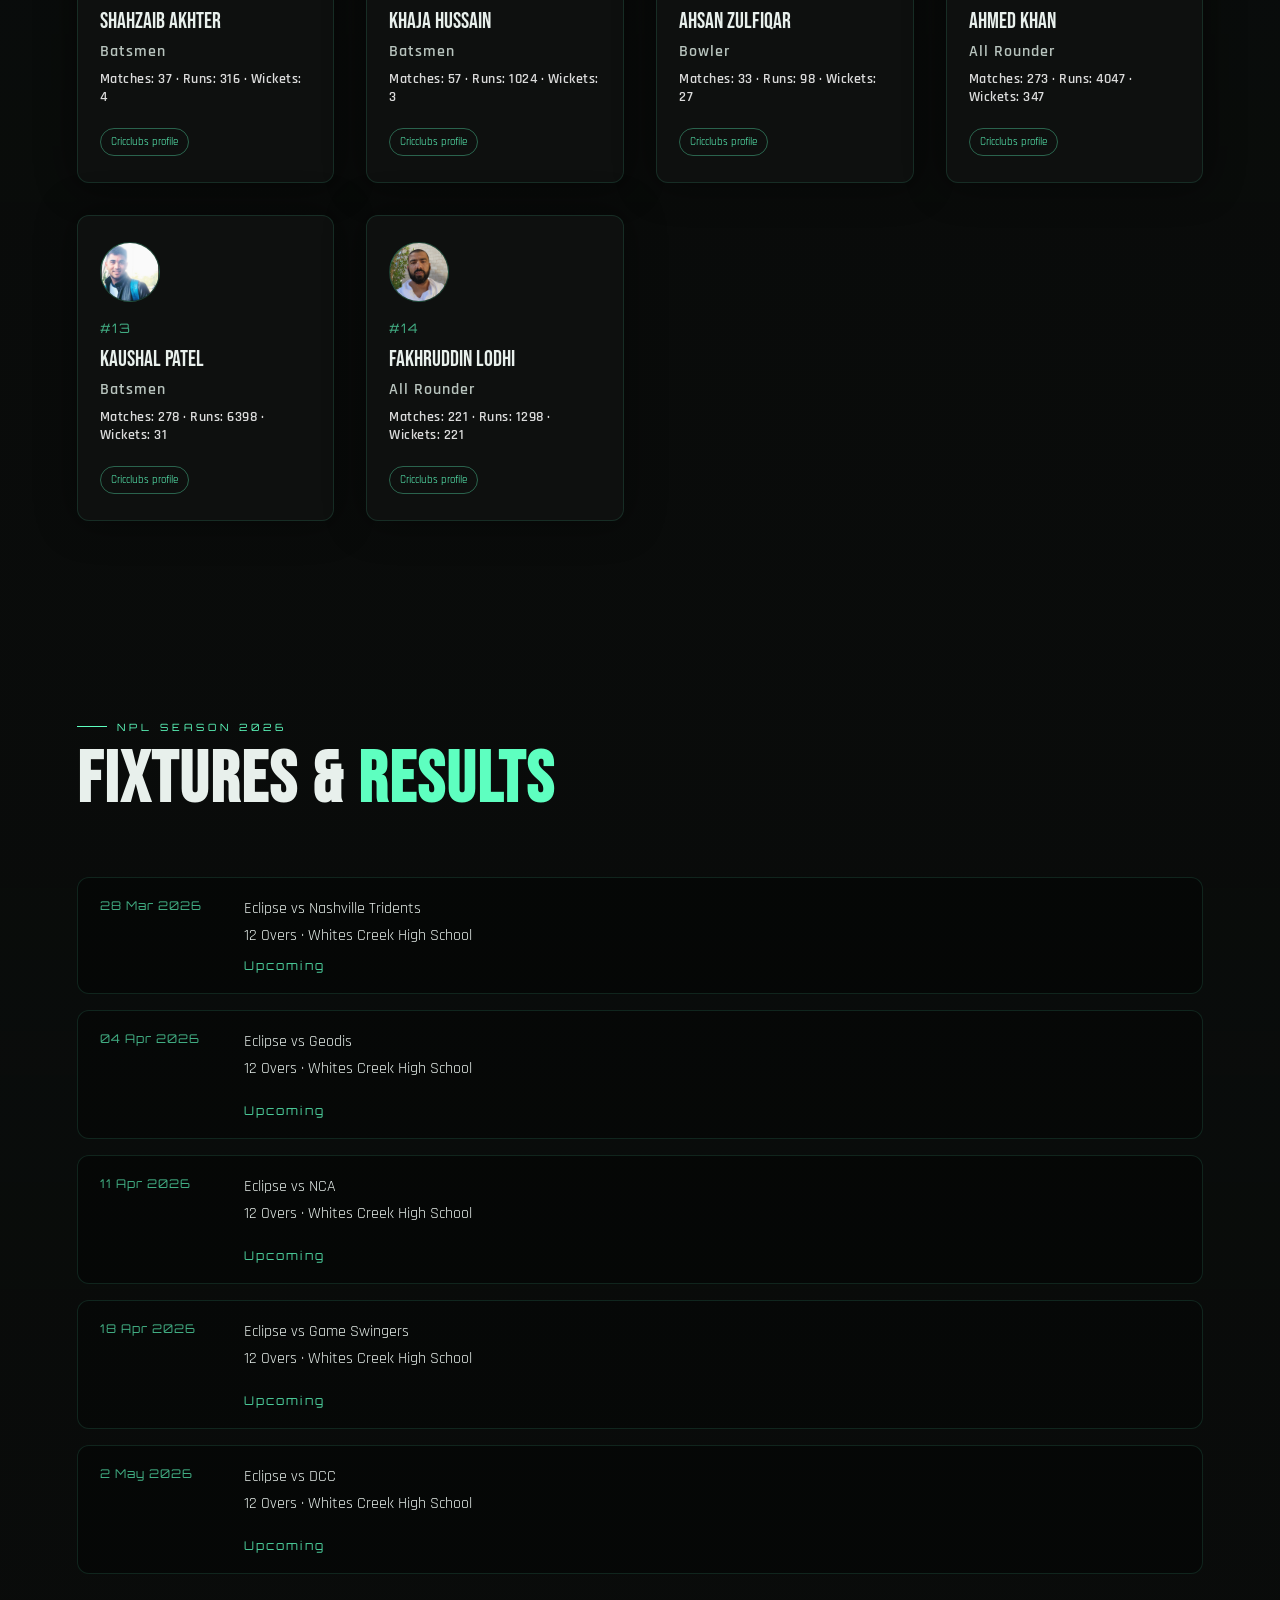
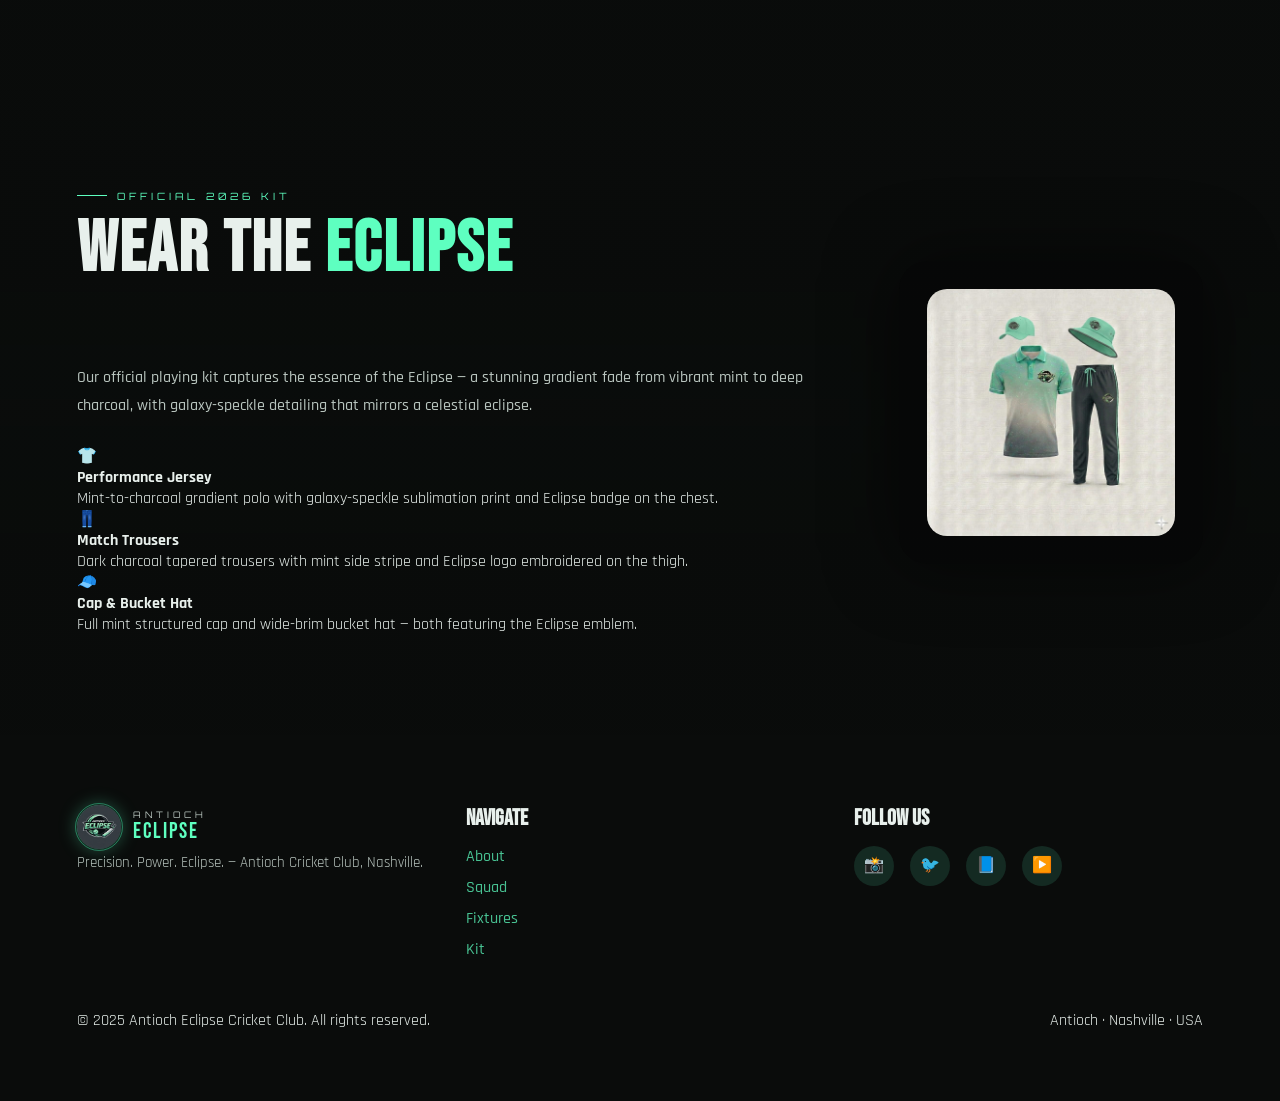
==== commit f2c9a5ef: "change to code" ====
--- a/index.html
+++ b/index.html
@@ -51,7 +51,7 @@
       <div class="hero-content">
         <div class="hero-eyebrow">
           <div class="hero-eyebrow-line"></div>
-          <span>Antioch Cricket Club · Est. 2024</span>
+          <span>Antioch Cricket Club</span>
         </div>
         <h1 class="hero-title">
           RISE<br />
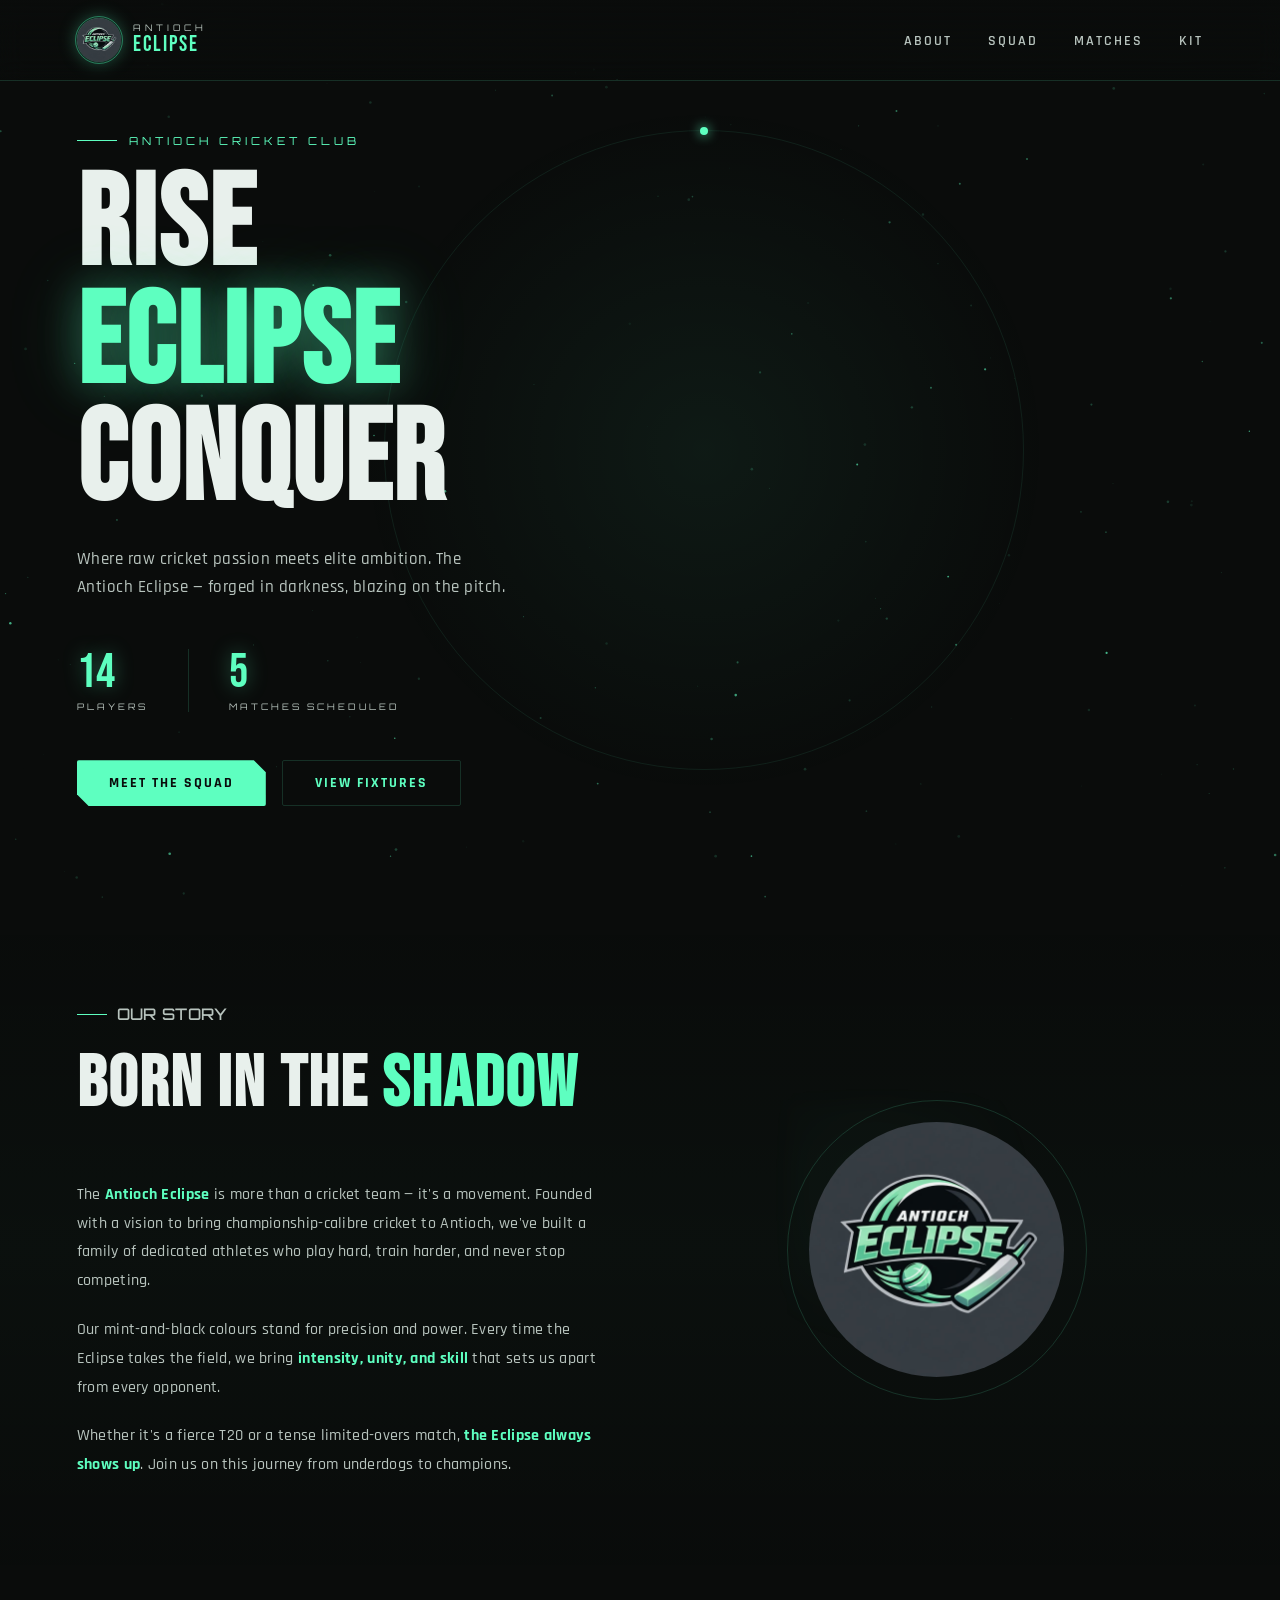
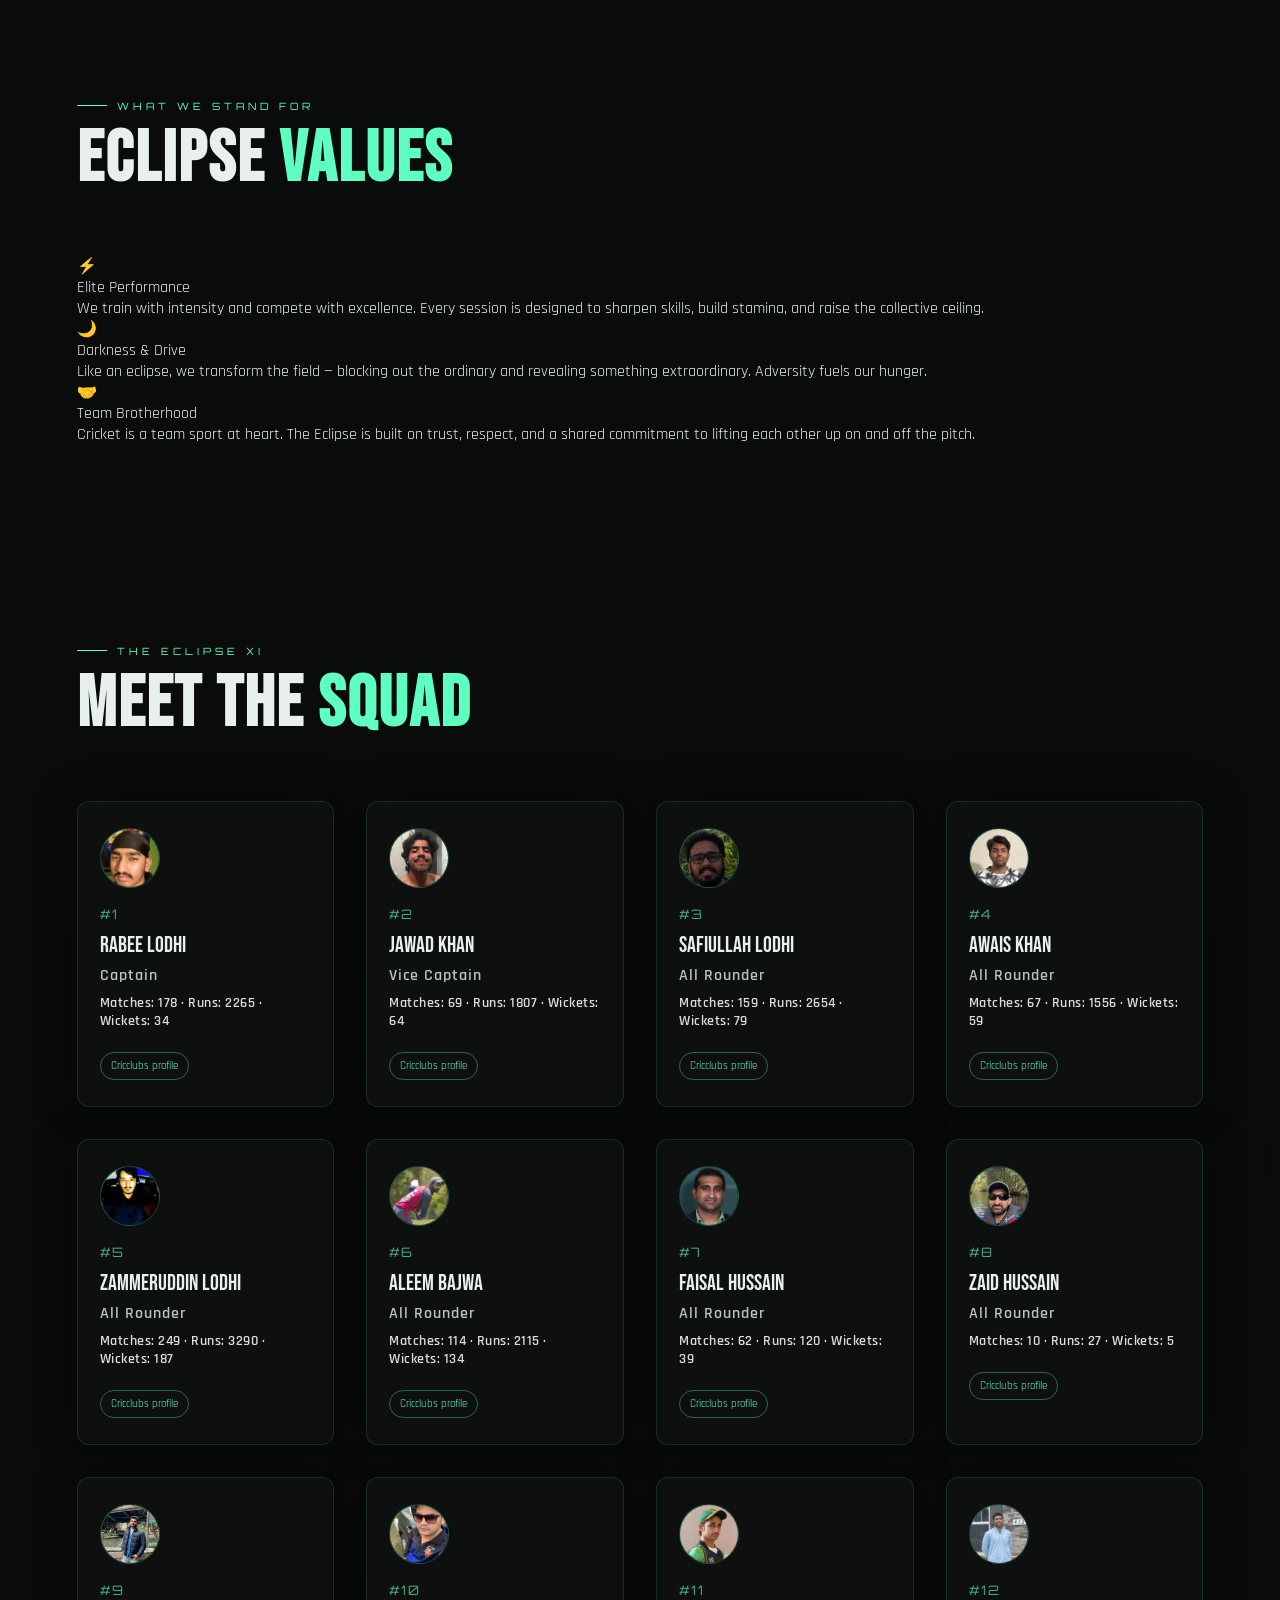
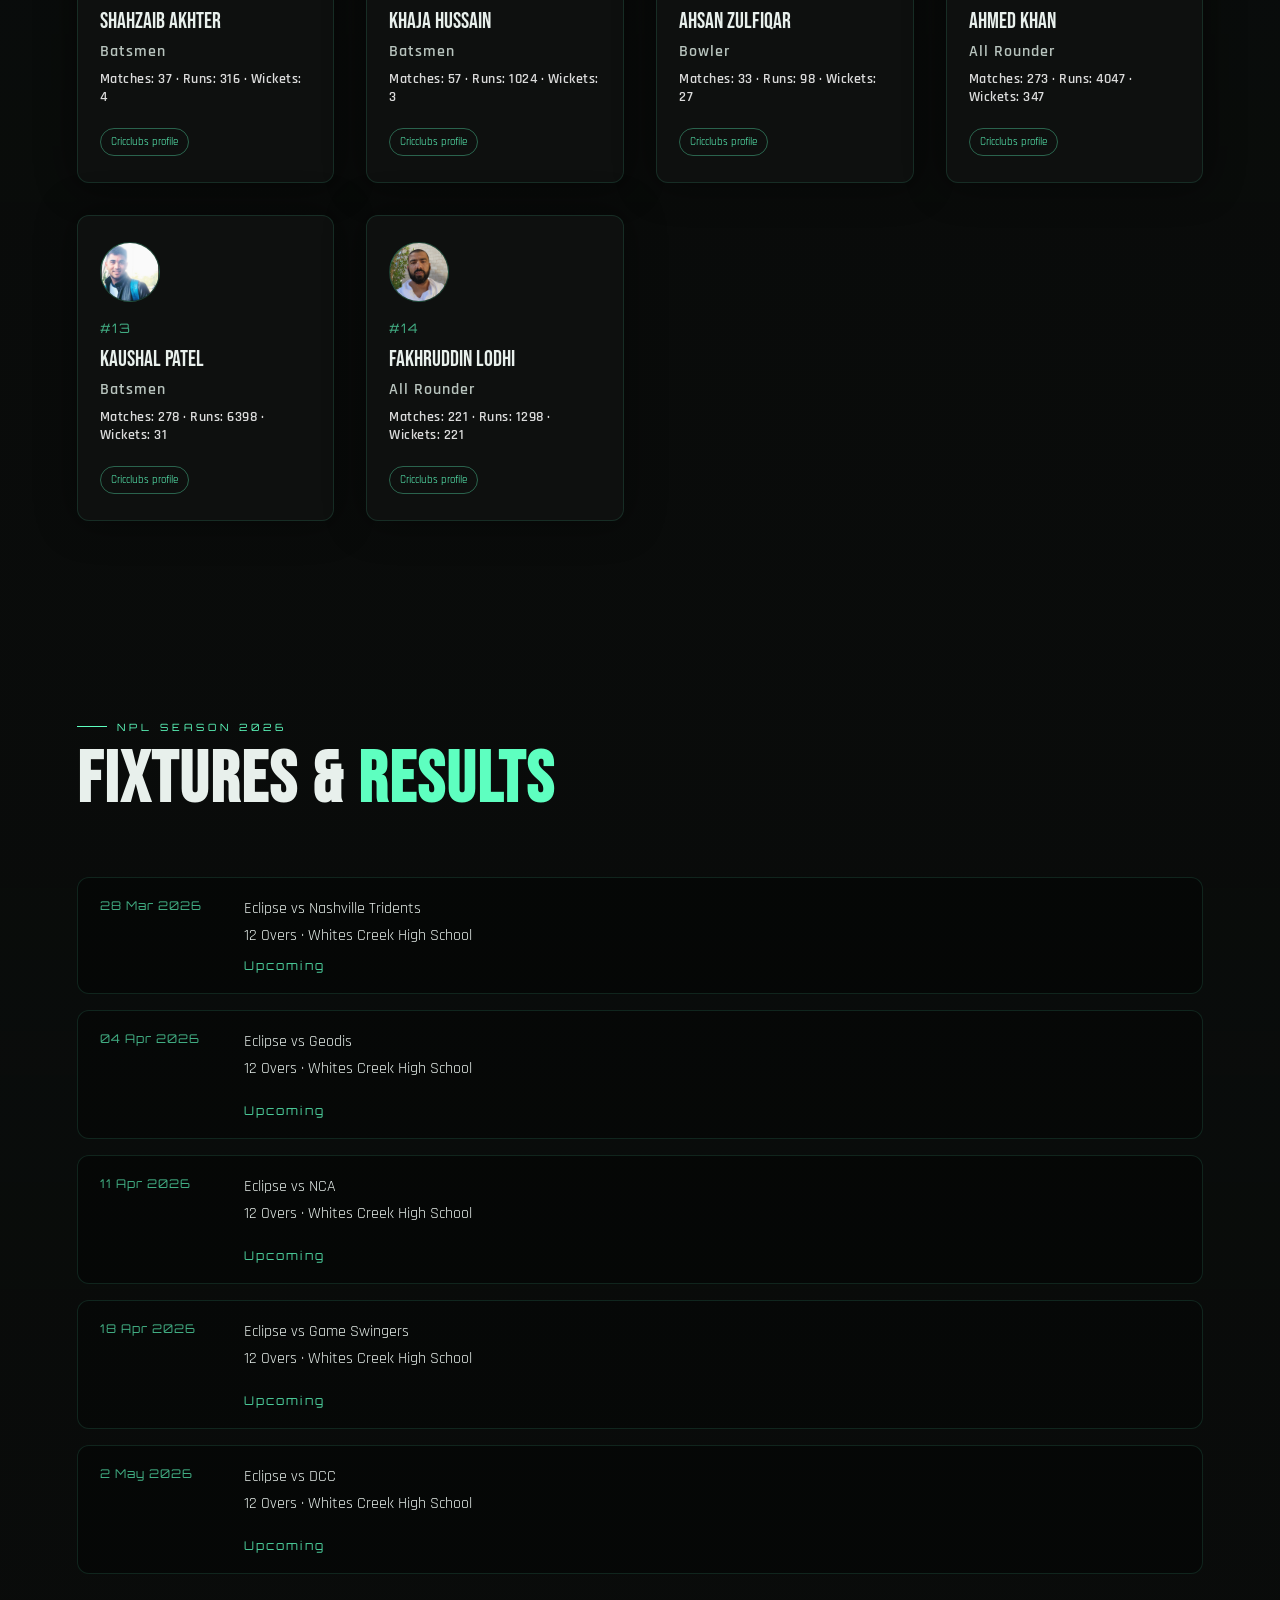
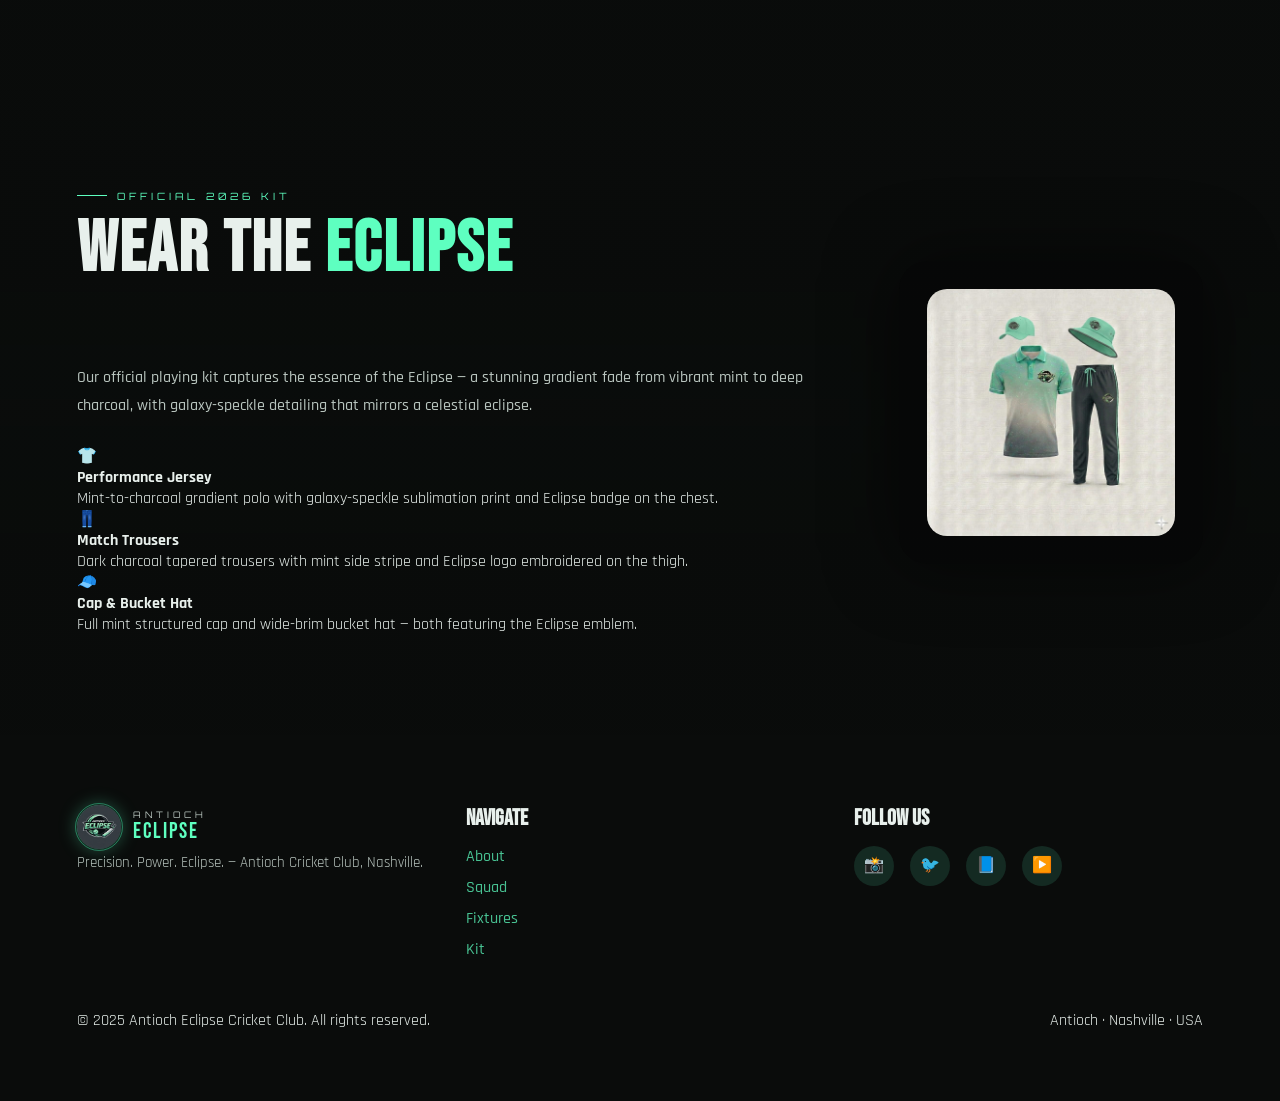
==== commit f5ad5e25: "Update player count data attribute in index.html" ====
--- a/index.html
+++ b/index.html
@@ -64,7 +64,7 @@
         </p>
         <div class="hero-stats">
           <div class="stat-item">
-            <span class="stat-num" data-count="13">0</span>
+            <span class="stat-num" data-count="14">0</span>
             <span class="stat-label">Players</span>
           </div>
           <div class="stat-divider"></div>
